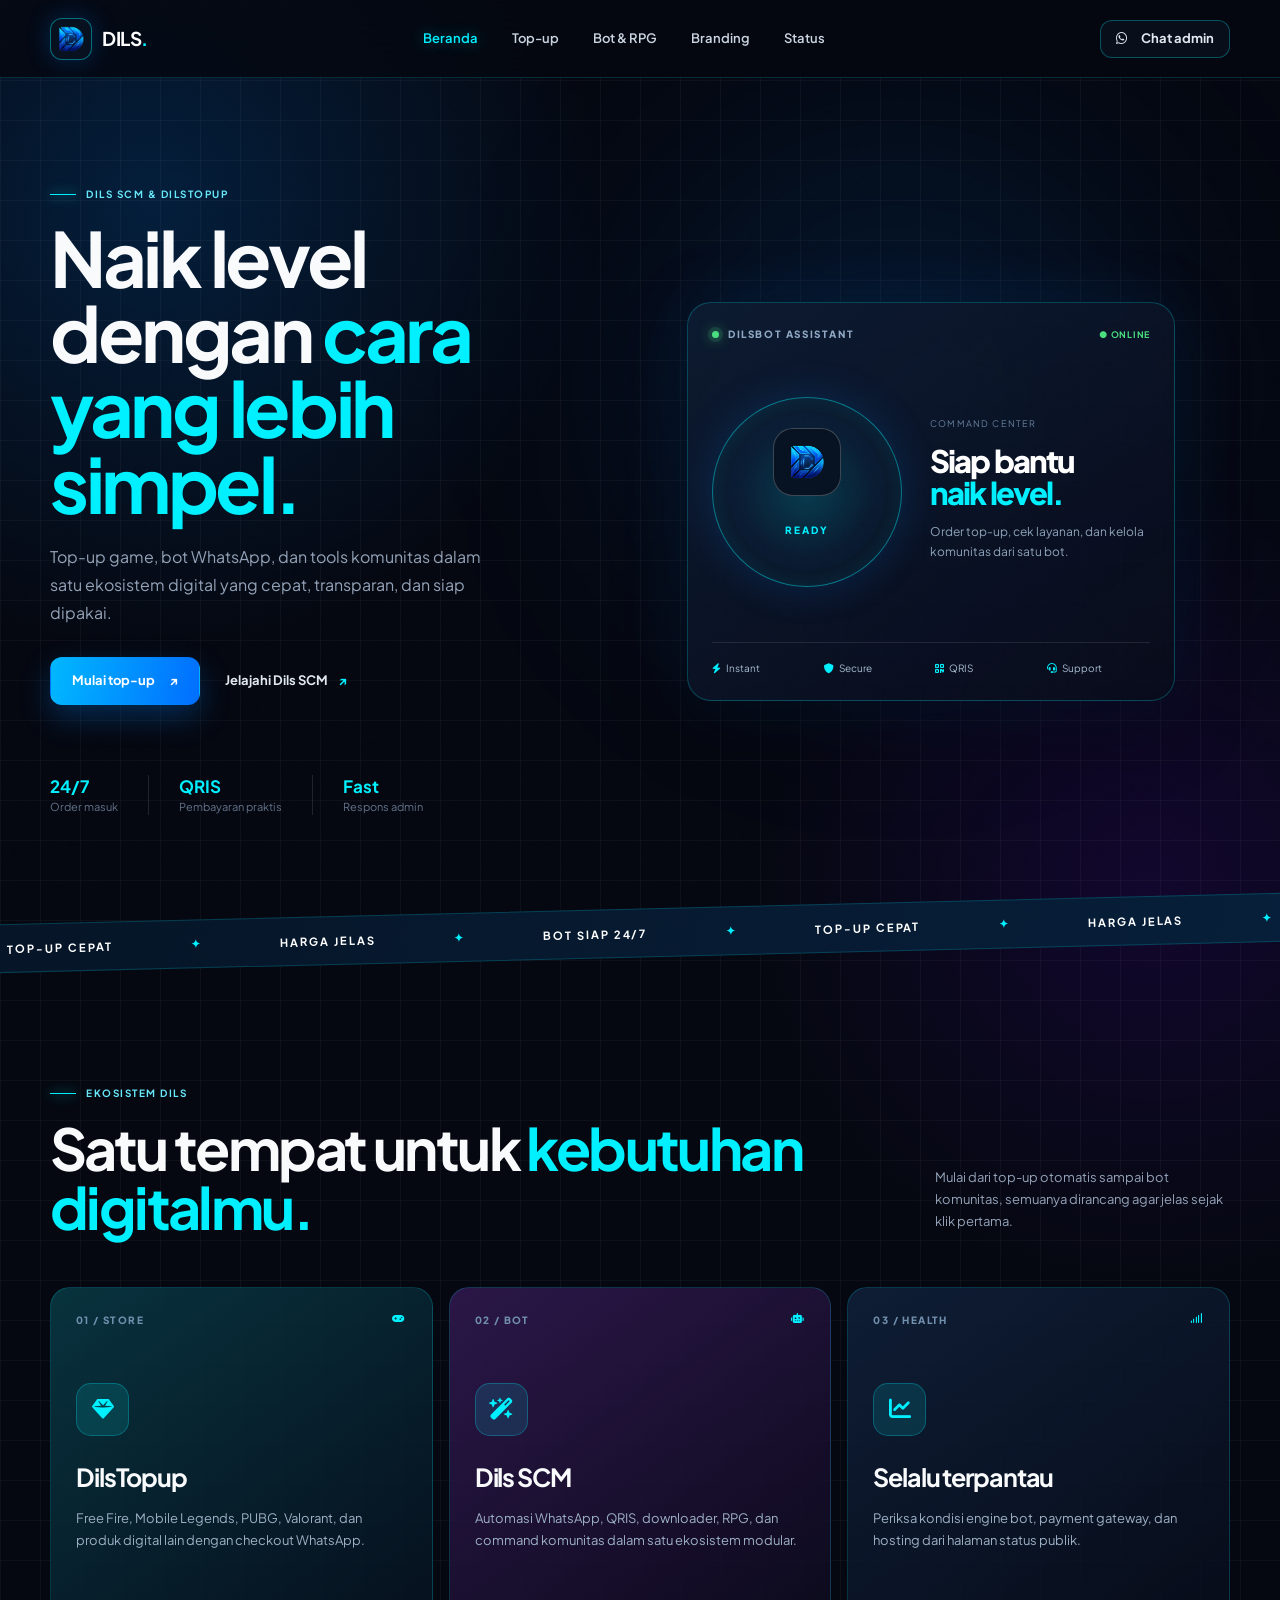
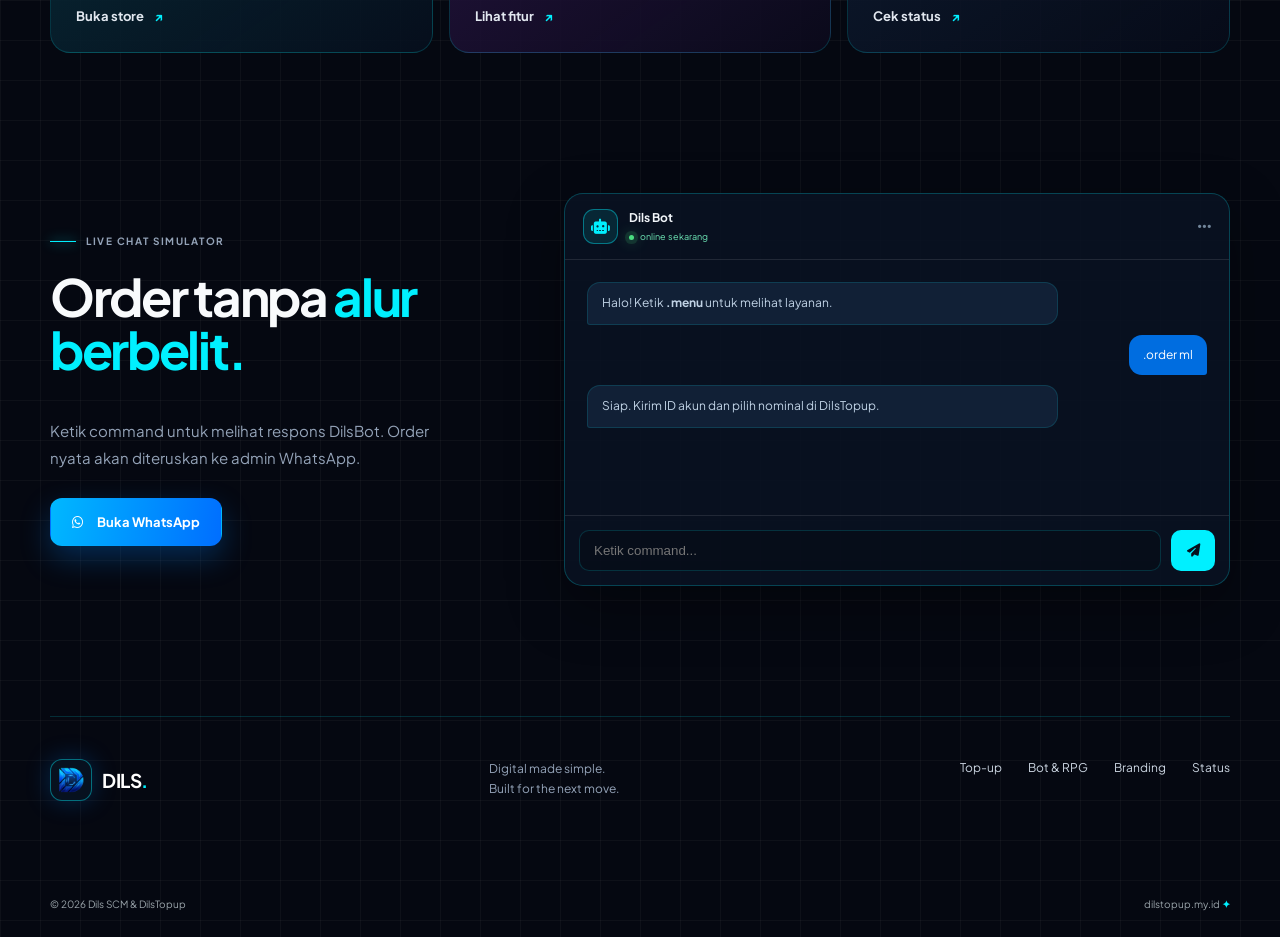
==== index.html @ e0fa803f "deploy Dils web pages" ====
<!doctype html>
<html lang="id">
<head>
  <meta charset="utf-8">
  <meta name="viewport" content="width=device-width, initial-scale=1">
  <meta name="description" content="Dils SCM dan DilsTopup: bot WhatsApp, top-up game otomatis, dan komunitas digital.">
  <meta name="theme-color" content="#050811">
  <title>Dils SCM & DilsTopup | Digital made simple</title>
  <link rel="icon" href="/dils-logo.png">
  <link rel="preconnect" href="https://fonts.googleapis.com">
  <link rel="preconnect" href="https://fonts.gstatic.com" crossorigin>
  <link href="https://fonts.googleapis.com/css2?family=Plus+Jakarta+Sans:wght@400;500;600;700;800&display=swap" rel="stylesheet">
  <link rel="stylesheet" href="https://cdnjs.cloudflare.com/ajax/libs/font-awesome/6.4.0/css/all.min.css">
  <link rel="stylesheet" href="styles.css">
</head>
<body>
  <div class="noise" aria-hidden="true"></div>
  <header class="site-header">
    <a class="brand" href="index.html" aria-label="Dils beranda"><img src="/dils-logo.png" alt="Logo Dils"><span>DILS<span class="brand-dot">.</span></span></a>
    <button class="menu-toggle" type="button" aria-label="Buka navigasi" aria-expanded="false"><i class="fa-solid fa-bars"></i></button>
    <nav class="main-nav" aria-label="Navigasi utama"><a href="index.html">Beranda</a><a href="store.html">Top-up</a><a href="bot.html">Bot & RPG</a><a href="branding.html">Branding</a><a href="status.html">Status</a></nav>
    <a class="button button-small button-outline" data-whatsapp href="https://wa.me/62895370022540"><i class="fa-brands fa-whatsapp"></i> Chat admin</a>
  </header>
  <main>
    <section class="hero section-shell">
      <div class="hero-copy reveal"><p class="eyebrow"><span class="eyebrow-line"></span>DILS SCM & DILSTOPUP</p><h1>Naik level dengan <em>cara yang lebih simpel.</em></h1><p class="hero-text">Top-up game, bot WhatsApp, dan tools komunitas dalam satu ekosistem digital yang cepat, transparan, dan siap dipakai.</p><div class="hero-actions"><a class="button button-primary" href="store.html">Mulai top-up <span>↗</span></a><a class="text-link" href="bot.html">Jelajahi Dils SCM <span>↗</span></a></div><div class="proof-row"><div><strong>24/7</strong><span>Order masuk</span></div><div><strong>QRIS</strong><span>Pembayaran praktis</span></div><div><strong>Fast</strong><span>Respons admin</span></div></div></div>
      <div class="hero-art reveal reveal-delay"><div class="hero-console"><div class="console-head"><span class="live-dot"></span>DILSBOT ASSISTANT <b>● ONLINE</b></div><div class="console-main"><div class="console-orb"><img src="/dils-logo.png" alt="DilsBot"><span>READY</span></div><div class="console-copy"><small>COMMAND CENTER</small><strong>Siap bantu<br><em>naik level.</em></strong><p>Order top-up, cek layanan, dan kelola komunitas dari satu bot.</p></div></div><div class="console-grid"><span><i class="fa-solid fa-bolt"></i>Instant</span><span><i class="fa-solid fa-shield"></i>Secure</span><span><i class="fa-solid fa-qrcode"></i>QRIS</span><span><i class="fa-solid fa-headset"></i>Support</span></div></div></div>
    </section>
    <section class="ticker" aria-label="Keunggulan Dils"><div class="ticker-track"><span>TOP-UP CEPAT</span><i>✦</i><span>HARGA JELAS</span><i>✦</i><span>BOT SIAP 24/7</span><i>✦</i><span>TOP-UP CEPAT</span><i>✦</i><span>HARGA JELAS</span><i>✦</i></div></section>
    <section class="section-shell section-block"><div class="section-heading reveal"><div><p class="eyebrow"><span class="eyebrow-line"></span>EKOSISTEM DILS</p><h2>Satu tempat untuk <em>kebutuhan digitalmu.</em></h2></div><p>Mulai dari top-up otomatis sampai bot komunitas, semuanya dirancang agar jelas sejak klik pertama.</p></div><div class="feature-grid"><article class="feature-card feature-cyan reveal"><div class="card-top"><span>01 / STORE</span><i class="fa-solid fa-gamepad"></i></div><i class="feature-icon fa-solid fa-gem"></i><h3>DilsTopup</h3><p>Free Fire, Mobile Legends, PUBG, Valorant, dan produk digital lain dengan checkout WhatsApp.</p><a class="card-link" href="store.html">Buka store <span>↗</span></a></article><article class="feature-card feature-purple reveal"><div class="card-top"><span>02 / BOT</span><i class="fa-solid fa-robot"></i></div><i class="feature-icon fa-solid fa-wand-magic-sparkles"></i><h3>Dils SCM</h3><p>Automasi WhatsApp, QRIS, downloader, RPG, dan command komunitas dalam satu ekosistem modular.</p><a class="card-link" href="bot.html">Lihat fitur <span>↗</span></a></article><article class="feature-card feature-blue reveal"><div class="card-top"><span>03 / HEALTH</span><i class="fa-solid fa-signal"></i></div><i class="feature-icon fa-solid fa-chart-line"></i><h3>Selalu terpantau</h3><p>Periksa kondisi engine bot, payment gateway, dan hosting dari halaman status publik.</p><a class="card-link" href="status.html">Cek status <span>↗</span></a></article></div></section>
    <section class="section-shell chat-section" data-chat><div class="chat-copy"><p class="eyebrow"><span class="eyebrow-line"></span>LIVE CHAT SIMULATOR</p><h2>Order tanpa <em>alur berbelit.</em></h2><p>Ketik command untuk melihat respons DilsBot. Order nyata akan diteruskan ke admin WhatsApp.</p><a class="button button-primary" data-whatsapp href="https://wa.me/62895370022540"><i class="fa-brands fa-whatsapp"></i> Buka WhatsApp</a></div><div class="chat-window"><div class="chat-head"><span class="avatar"><i class="fa-solid fa-robot"></i></span><div><b>Dils Bot</b><small><span class="live-dot"></span> online sekarang</small></div><i class="fa-solid fa-ellipsis"></i></div><div class="chat-messages"><div class="message bot">Halo! Ketik <strong>.menu</strong> untuk melihat layanan.</div><div class="message user">.order ml</div><div class="message bot">Siap. Kirim ID akun dan pilih nominal di DilsTopup.</div></div><form class="chat-form"><input aria-label="Pesan simulasi" placeholder="Ketik command..."><button aria-label="Kirim pesan"><i class="fa-solid fa-paper-plane"></i></button></form></div></section>
  </main>
  <footer class="site-footer"><div class="footer-top"><a class="brand" href="index.html"><img src="/dils-logo.png" alt="Logo Dils"><span>DILS<span class="brand-dot">.</span></span></a><p>Digital made simple.<br>Built for the next move.</p><div class="footer-links"><a href="store.html">Top-up</a><a href="bot.html">Bot & RPG</a><a href="branding.html">Branding</a><a href="status.html">Status</a></div></div><div class="footer-bottom"><span>© 2026 Dils SCM & DilsTopup</span><span>dilstopup.my.id <b>✦</b></span></div></footer>
  <div class="toast" role="status"></div><script src="app.js" defer></script>
</body>
</html>
---- styles.css ----
:root {
  --ink: #071426;
  --navy: #0b1d38;
  --blue: #147df5;
  --cyan: #44d8e8;
  --paper: #f3f6f4;
  --muted: #6c7681;
  --line: #d9e0e1;
  --orange: #ff8e48;
  --pink: #e26ca4;
  --display: "Space Grotesk", sans-serif;
  --body: "DM Sans", sans-serif;
}
* { box-sizing: border-box; }
html { scroll-behavior: smooth; }
body { margin: 0; color: var(--ink); background: var(--paper); font-family: var(--body); font-size: 15px; line-height: 1.5; overflow-x: hidden; }
body::before { position: fixed; inset: 0; pointer-events: none; content: ""; opacity: .25; background-image: linear-gradient(rgba(7,20,38,.035) 1px, transparent 1px), linear-gradient(90deg, rgba(7,20,38,.035) 1px, transparent 1px); background-size: 44px 44px; mask-image: linear-gradient(to bottom, black, transparent 85%); }
.noise { position: fixed; inset: 0; z-index: 10; pointer-events: none; opacity: .035; background-image: url("data:image/svg+xml,%3Csvg viewBox='0 0 180 180' xmlns='http://www.w3.org/2000/svg'%3E%3Cfilter id='n'%3E%3CfeTurbulence type='fractalNoise' baseFrequency='.8' numOctaves='3' stitchTiles='stitch'/%3E%3C/filter%3E%3Crect width='100%25' height='100%25' filter='url(%23n)' opacity='.25'/%3E%3C/svg%3E"); }
a { color: inherit; text-decoration: none; }
.section-shell, .site-header, .site-footer { width: min(1180px, calc(100% - 56px)); margin: 0 auto; }
.site-header { position: relative; z-index: 20; height: 90px; display: flex; align-items: center; justify-content: space-between; }
.brand { display: inline-flex; align-items: center; gap: 10px; font-family: var(--display); font-weight: 700; font-size: 19px; letter-spacing: .08em; }
.brand img { width: 34px; height: 34px; object-fit: contain; }
.brand-dot { color: var(--blue); }
.main-nav { display: flex; gap: 34px; margin-left: 110px; color: #5f6d7b; font-size: 13px; font-weight: 600; }
.main-nav a, .footer-links a { transition: color .2s ease; }
.main-nav a:hover, .footer-links a:hover { color: var(--blue); }
.button { display: inline-flex; align-items: center; justify-content: center; gap: 14px; min-height: 48px; padding: 0 21px; border: 1px solid transparent; font-weight: 700; font-size: 13px; transition: transform .2s ease, background .2s ease, color .2s ease; }
.button:hover { transform: translateY(-3px); }
.button-primary { color: white; background: var(--blue); box-shadow: 0 10px 22px rgba(20,125,245,.2); }
.button-outline { min-height: 38px; padding: 0 15px; color: var(--ink); border-color: #bec9ce; }
.button-dark { color: white; background: var(--ink); }
.menu-toggle { display: none; border: 0; background: transparent; padding: 8px; }
.menu-toggle span { display: block; width: 22px; height: 2px; margin: 5px; background: var(--ink); }
.hero { min-height: 620px; display: grid; grid-template-columns: .96fr 1.04fr; align-items: center; gap: 30px; padding: 56px 0 94px; }
.hero-copy { max-width: 555px; }
.eyebrow { display: flex; align-items: center; gap: 10px; margin: 0 0 20px; color: #78838c; font: 700 10px var(--display); letter-spacing: .15em; }
.eyebrow-line { display: inline-block; width: 26px; height: 1px; background: var(--blue); }
h1, h2, h3, p { margin-top: 0; }
h1, h2, h3 { font-family: var(--display); letter-spacing: -.04em; }
h1 { max-width: 600px; margin-bottom: 22px; font-size: clamp(46px, 6vw, 78px); line-height: .99; }
h1 em, h2 em { color: var(--blue); font-style: normal; }
.hero-text { max-width: 450px; margin-bottom: 30px; color: var(--muted); font-size: 16px; line-height: 1.75; }
.hero-actions { display: flex; align-items: center; gap: 25px; }
.text-link, .card-link { color: var(--ink); font-size: 13px; font-weight: 700; }
.text-link span, .card-link span { margin-left: 8px; color: var(--blue); }
.proof-row { display: flex; gap: 30px; margin-top: 70px; }
.proof-row div { display: flex; flex-direction: column; gap: 2px; padding-right: 30px; border-right: 1px solid var(--line); }
.proof-row div:last-child { padding-right: 0; border-right: 0; }
.proof-row strong { font: 700 17px var(--display); }.proof-row span { color: var(--muted); font-size: 11px; }
.hero-art { position: relative; min-height: 480px; display: grid; place-items: center; }
.hero-panel { position: relative; z-index: 2; width: 350px; padding: 19px 19px 23px; background: rgba(235,244,247,.88); border: 1px solid white; box-shadow: 25px 30px 70px rgba(16,67,107,.17); transform: rotate(3deg); }
.panel-top { display: flex; align-items: center; gap: 7px; margin-bottom: 17px; color: #73828d; font: 700 9px var(--display); letter-spacing: .13em; }.status-light { width: 7px; height: 7px; border-radius: 50%; background: #48d7a1; box-shadow: 0 0 0 4px rgba(72,215,161,.16); }.panel-code { margin-left: auto; font-size: 8px; opacity: .6; }
.phone-card { position: relative; width: 235px; min-height: 368px; margin: 0 auto; padding: 25px 19px 15px; color: white; overflow: hidden; background: linear-gradient(145deg, #102f56, #071526); border-radius: 26px; box-shadow: 0 22px 28px rgba(7,20,38,.3); }.phone-card::after { position: absolute; right: -80px; bottom: -80px; width: 200px; height: 200px; border: 1px solid rgba(68,216,232,.25); border-radius: 50%; content: ""; }.phone-notch { position: absolute; top: 8px; left: 50%; width: 66px; height: 13px; transform: translateX(-50%); border-radius: 20px; background: #020a14; }.phone-brand { display: flex; align-items: center; gap: 6px; margin-bottom: 31px; font: 600 10px var(--display); }.phone-brand img { width: 19px; height: 19px; }.phone-brand b { margin-left: auto; color: #6e8299; }.phone-greeting { margin-bottom: 18px; font: 600 21px var(--display); line-height: 1.1; }.mini-order { position: relative; z-index: 1; display: flex; align-items: center; gap: 10px; padding: 12px 0; border-bottom: 1px solid rgba(255,255,255,.12); }.mini-icon { display: grid; width: 27px; height: 27px; place-items: center; color: #f9c752; background: rgba(249,199,82,.17); border-radius: 8px; }.mini-icon.blue { color: var(--cyan); background: rgba(68,216,232,.15); }.mini-icon.orange { color: var(--orange); background: rgba(255,142,72,.15); }.mini-order div { display: flex; flex: 1; flex-direction: column; gap: 1px; }.mini-order small { color: #8ea0b0; font-size: 8px; }.mini-order strong { font-size: 10px; }.mini-order b { color: #7e93a5; }.phone-bottom { position: relative; z-index: 1; margin-top: 20px; color: var(--cyan); font-size: 9px; text-align: right; }.signal-card { position: absolute; right: 2px; bottom: -10px; z-index: 3; display: flex; align-items: center; gap: 10px; width: 210px; padding: 12px; color: var(--ink); background: white; box-shadow: 0 12px 32px rgba(7,20,38,.14); transform: rotate(-3deg); }.signal-icon { display: grid; width: 30px; height: 30px; place-items: center; color: white; background: var(--blue); border-radius: 50%; }.signal-card div { display: flex; flex: 1; flex-direction: column; line-height: 1.2; }.signal-card strong { font: 600 11px var(--display); }.signal-card small { color: #82909c; font-size: 9px; }.signal-check { color: #43c69d; font-weight: 700; }.orbit { position: absolute; border: 1px solid rgba(20,125,245,.18); border-radius: 50%; }.orbit-one { width: 500px; height: 500px; }.orbit-two { width: 380px; height: 380px; border-color: rgba(226,108,164,.15); transform: rotate(45deg); }.float-tag { position: absolute; z-index: 4; display: flex; align-items: center; gap: 8px; padding: 9px 13px; color: #51616d; background: rgba(255,255,255,.8); box-shadow: 0 8px 25px rgba(7,20,38,.08); font-size: 10px; font-weight: 700; }.float-tag span { color: var(--blue); font-size: 14px; }.tag-top { top: 65px; right: 24px; transform: rotate(8deg); }.tag-bottom { bottom: 38px; left: 12px; transform: rotate(-7deg); }.ticker { overflow: hidden; color: white; background: var(--ink); transform: rotate(-1.4deg) scale(1.02); }.ticker-track { display: flex; align-items: center; justify-content: space-around; gap: 38px; width: max-content; min-width: 100%; padding: 16px 0; font: 700 11px var(--display); letter-spacing: .16em; }.ticker i { color: var(--cyan); font-style: normal; }
.services, .catalog, .process, .about, .faq { padding-top: 150px; }.section-heading { display: flex; align-items: end; justify-content: space-between; gap: 40px; margin-bottom: 50px; }.section-heading h2, .process h2, .about h2 { margin-bottom: 0; font-size: clamp(38px, 4.5vw, 59px); line-height: 1.02; }.section-heading > p { max-width: 295px; margin-bottom: 5px; color: var(--muted); font-size: 13px; line-height: 1.7; }.service-grid { display: grid; grid-template-columns: repeat(3, 1fr); border-top: 1px solid var(--line); }.service-card { min-height: 345px; padding: 27px 27px 29px; border-right: 1px solid var(--line); }.service-card:first-child { border-left: 1px solid var(--line); }.service-card.featured { color: white; background: var(--ink); border-color: var(--ink); }.card-number { color: #9aa8b1; font: 700 10px var(--display); letter-spacing: .12em; }.featured .card-number { color: #6f8ca9; }.service-icon { display: grid; width: 43px; height: 43px; margin-top: 52px; margin-bottom: 25px; place-items: center; color: #f9c752; background: rgba(249,199,82,.15); border-radius: 50%; font-size: 20px; }.icon-cyan { color: var(--cyan); background: rgba(68,216,232,.14); }.icon-pink { color: var(--pink); background: rgba(226,108,164,.14); }.service-card h3 { margin-bottom: 12px; font-size: 25px; }.service-card p { max-width: 275px; min-height: 70px; color: var(--muted); font-size: 13px; line-height: 1.6; }.featured p { color: #a9b5c1; }.card-link { display: inline-block; margin-top: 23px; }.featured .card-link { color: white; }.catalog-layout { display: grid; grid-template-columns: 210px 1fr; gap: 42px; }.category-tabs { display: flex; flex-direction: column; gap: 3px; }.tab { padding: 15px 17px; color: #78858e; border: 0; background: transparent; font: 600 13px var(--body); text-align: left; cursor: pointer; }.tab.active { color: var(--ink); background: white; box-shadow: 0 4px 20px rgba(7,20,38,.05); }.product-list { border-top: 1px solid var(--line); }.product-row { display: flex; align-items: center; gap: 15px; padding: 19px 14px; border-bottom: 1px solid var(--line); transition: padding .2s ease, background .2s ease; }.product-row:hover { padding-left: 22px; background: rgba(255,255,255,.6); }.product-icon { display: grid; width: 40px; height: 40px; place-items: center; border-radius: 12px; font-size: 18px; }.tone-gold { color: #d69624; background: #fff2cc; }.tone-cyan, .tone-blue { color: #147dcc; background: #d9f4f6; }.tone-orange { color: #ed762b; background: #ffe5d5; }.tone-green { color: #24a47c; background: #d9f6ed; }.tone-pink { color: #d65391; background: #f9ddeb; }.product-info { display: flex; flex: 1; flex-direction: column; gap: 2px; }.product-info strong { font: 600 14px var(--display); }.product-info small { color: var(--muted); font-size: 11px; }.product-price { color: #5b6974; font-size: 12px; }.product-arrow { color: var(--blue); font-size: 18px; }.catalog-note { display: flex; align-items: center; gap: 10px; margin-top: 28px; padding: 16px 18px; color: #6e7c86; background: white; font-size: 11px; }.catalog-note > span:first-child { color: var(--blue); font-size: 15px; }.catalog-note a { margin-left: auto; color: var(--blue); font-weight: 700; white-space: nowrap; }.process { display: grid; grid-template-columns: .8fr 1.2fr; gap: 120px; padding-bottom: 150px; }.process-intro > p:not(.eyebrow) { max-width: 310px; margin: 25px 0 28px; color: var(--muted); font-size: 13px; line-height: 1.7; }.steps { padding-top: 16px; }.step { position: relative; display: grid; grid-template-columns: 55px 1fr; gap: 20px; min-height: 130px; padding-bottom: 35px; }.step b { color: var(--blue); font: 700 13px var(--display); }.step h3 { margin-bottom: 7px; font-size: 21px; }.step p { max-width: 390px; margin-bottom: 0; color: var(--muted); font-size: 13px; line-height: 1.6; }.step-line { position: absolute; top: 27px; left: 5px; width: 1px; height: 84px; background: var(--line); }.about { display: grid; grid-template-columns: .8fr 1.2fr; gap: 90px; padding: 90px 0; color: white; }.about::before { position: absolute; left: 0; right: 0; z-index: -1; height: 440px; content: ""; background: var(--ink); }.about-mark { display: flex; flex-direction: column; align-items: center; justify-content: center; border: 1px solid rgba(255,255,255,.12); }.about-mark img { width: 110px; height: 110px; }.about-mark span { margin-top: 25px; color: #708299; font: 700 10px var(--display); letter-spacing: .2em; }.about-copy .eyebrow { color: #7c94ae; }.about-copy h2 { margin-bottom: 24px; }.about-copy > p:not(.eyebrow) { max-width: 530px; color: #9daebe; font-size: 14px; line-height: 1.8; }.about-stats { display: flex; gap: 42px; margin-top: 35px; }.about-stats div { display: flex; flex-direction: column; gap: 3px; }.about-stats strong { color: var(--cyan); font: 700 17px var(--display); }.about-stats span { color: #8b9cad; font-size: 11px; }.faq { padding-bottom: 150px; }.faq-list { max-width: 790px; margin-left: auto; }.faq details { border-top: 1px solid var(--line); }.faq details:last-child { border-bottom: 1px solid var(--line); }.faq summary { display: flex; align-items: center; justify-content: space-between; padding: 22px 5px; font: 600 16px var(--display); cursor: pointer; list-style: none; }.faq summary::-webkit-details-marker { display: none; }.faq summary span { color: var(--blue); font: 400 24px var(--body); transition: transform .2s ease; }.faq details[open] summary span { transform: rotate(45deg); }.faq details p { max-width: 620px; margin: -5px 50px 23px 5px; color: var(--muted); font-size: 13px; line-height: 1.7; }.site-footer { padding: 42px 0 25px; border-top: 1px solid var(--line); }.footer-top { display: flex; align-items: flex-start; justify-content: space-between; }.footer-top > p { color: var(--muted); font-size: 12px; line-height: 1.7; }.footer-links { display: flex; gap: 26px; color: #61707a; font-size: 12px; }.footer-bottom { display: flex; justify-content: space-between; margin-top: 85px; color: #9aa4aa; font-size: 10px; }.footer-bottom b { color: var(--blue); }.reveal { opacity: 0; transform: translateY(22px); transition: opacity .7s ease, transform .7s ease; }.reveal.is-visible { opacity: 1; transform: translateY(0); }.reveal-delay { transition-delay: .16s; }
.scm-mode .hero { background: radial-gradient(circle at 80% 40%, rgba(226,108,164,.1), transparent 25%); }.scm-mode h1 em, .scm-mode h2 em { color: var(--pink); }.scm-mode .button-primary { background: var(--pink); box-shadow: 0 10px 22px rgba(226,108,164,.22); }.scm-mode .eyebrow-line, .scm-mode .product-arrow { background: var(--pink); }.scm-mode .ticker { background: #231c38; }.scm-mode .about { background: #231c38; }.scm-mode .about::before { background: #231c38; }
@media (max-width: 800px) { .section-shell, .site-header, .site-footer { width: min(100% - 34px, 600px); }.site-header { height: 76px; }.main-nav { position: absolute; top: 65px; right: 0; left: 0; display: none; flex-direction: column; gap: 0; padding: 10px; background: white; box-shadow: 0 15px 30px rgba(7,20,38,.12); }.main-nav.open { display: flex; }.main-nav a { padding: 12px; }.site-header > .button { display: none; }.menu-toggle { display: block; }.hero { display: block; min-height: auto; padding: 62px 0 80px; }.hero-art { min-height: 440px; margin-top: 30px; }.hero-panel { transform: rotate(2deg) scale(.9); }.hero-text { font-size: 14px; }.proof-row { gap: 13px; margin-top: 46px; }.proof-row div { padding-right: 13px; }.proof-row span { font-size: 9px; }.section-heading { display: block; }.section-heading > p { margin-top: 22px; }.services, .catalog, .process, .about, .faq { padding-top: 95px; }.service-grid { display: block; }.service-card, .service-card:first-child { min-height: 0; padding: 24px; border: 1px solid var(--line); border-bottom: 0; }.service-card:last-child { border-bottom: 1px solid var(--line); }.service-icon { margin-top: 34px; }.catalog-layout { display: block; }.category-tabs { flex-direction: row; margin-bottom: 25px; }.tab { flex: 1; text-align: center; }.product-row { gap: 10px; padding: 15px 7px; }.product-price { font-size: 10px; }.product-info strong { font-size: 12px; }.catalog-note { align-items: flex-start; flex-wrap: wrap; }.catalog-note a { width: 100%; margin-left: 25px; }.process { display: block; padding-bottom: 90px; }.steps { margin-top: 65px; }.about { display: block; padding: 55px 0; }.about::before { height: 680px; }.about-mark { min-height: 220px; margin-bottom: 54px; }.about-stats { gap: 18px; }.about-stats span { font-size: 9px; }.faq { padding-bottom: 100px; }.footer-top { display: grid; grid-template-columns: 1fr 1fr; gap: 27px; }.footer-links { grid-column: 1 / -1; flex-wrap: wrap; gap: 16px; }.footer-bottom { margin-top: 55px; }.footer-bottom span:last-child { display: none; } }
.portal-page { min-height: calc(100vh - 90px); padding: 64px 0 110px; }
.portal-hero { display: grid; grid-template-columns: 1.1fr .9fr; align-items: end; gap: 60px; padding-bottom: 64px; border-bottom: 1px solid var(--line); }
.portal-hero h1 { max-width: 760px; margin-bottom: 18px; }
.portal-hero > p { max-width: 480px; margin: 0; color: var(--muted); line-height: 1.8; }
.portal-grid { display: grid; grid-template-columns: repeat(3, 1fr); gap: 1px; margin-top: 64px; background: var(--line); }
.portal-card { min-height: 220px; padding: 28px; background: rgba(255,255,255,.7); }
.portal-card.dark { color: white; background: var(--ink); }
.portal-card h2, .portal-card h3 { margin: 0 0 12px; font-size: 24px; }
.portal-card p { margin: 0; color: var(--muted); font-size: 13px; line-height: 1.7; }
.dark p { color: #a9b5c1; }
.portal-icon { display: grid; width: 46px; height: 46px; margin-bottom: 30px; place-items: center; color: var(--blue); background: #e1f2f6; border-radius: 50%; font-size: 21px; }
.dark .portal-icon { color: var(--cyan); background: rgba(68,216,232,.14); }
.portal-list { margin-top: 64px; border-top: 1px solid var(--line); }
.portal-list-row { display: grid; grid-template-columns: 70px 1fr auto; align-items: center; gap: 20px; padding: 24px 0; border-bottom: 1px solid var(--line); }
.portal-list-row b { color: var(--blue); font: 700 12px var(--display); }
.portal-list-row h3 { margin: 0 0 5px; font-size: 19px; }
.portal-list-row p { margin: 0; color: var(--muted); font-size: 13px; }
.portal-status { display: inline-flex; align-items: center; gap: 8px; color: #19966f; font-size: 12px; font-weight: 700; }
.portal-status::before { width: 8px; height: 8px; content: ""; background: #43c69d; border-radius: 50%; box-shadow: 0 0 0 4px rgba(67,198,157,.14); }
.portal-actions { display: flex; flex-wrap: wrap; gap: 14px; margin-top: 30px; }
@media (max-width: 800px) { .portal-page { padding-top: 42px; }.portal-hero { display: block; }.portal-hero > p { margin-top: 24px; }.portal-grid { display: block; background: transparent; }.portal-card { margin-top: 1px; }.portal-list-row { grid-template-columns: 42px 1fr; gap: 12px; }.portal-list-row .portal-status { grid-column: 2; }.portal-list-row p { font-size: 12px; } }
@media (prefers-reduced-motion: reduce) { *, *::before, *::after { scroll-behavior: auto !important; transition-duration: .01ms !important; animation-duration: .01ms !important; } }

/* Shared dark portal theme */
:root { --ink: #f1f5f9; --navy: #07101f; --blue: #0085ff; --cyan: #00f0ff; --paper: #050811; --muted: #94a3b8; --line: rgba(0,240,255,.14); --orange: #ff9d4d; --pink: #a855f7; --display: "Plus Jakarta Sans", sans-serif; --body: "Plus Jakarta Sans", sans-serif; }
html { background: var(--paper); }
body { color: var(--ink); background-color: var(--paper); background-image: linear-gradient(rgba(255,255,255,.035) 1px, transparent 1px), linear-gradient(90deg, rgba(255,255,255,.035) 1px, transparent 1px), radial-gradient(circle at 12% 8%, rgba(0,133,255,.18), transparent 28rem), radial-gradient(circle at 90% 35%, rgba(112,0,255,.12), transparent 25rem); background-size: 40px 40px, 40px 40px, auto, auto; }
body::before { opacity: 0; }
a { color: inherit; }
.site-header { position: fixed; top: 0; right: 0; left: 0; z-index: 50; width: 100%; height: 78px; padding: 0 max(28px, calc((100% - 1180px) / 2)); background: rgba(5,8,17,.82); border-bottom: 1px solid rgba(0,240,255,.16); backdrop-filter: blur(20px); }
.brand { color: #fff; letter-spacing: -.02em; }
.brand img { width: 42px; height: 42px; padding: 3px; background: #07111f; border: 1px solid rgba(0,240,255,.42); border-radius: 12px; box-shadow: 0 0 24px rgba(0,133,255,.25); }
.brand-dot { color: var(--cyan); }
.main-nav { margin-left: 0; color: #cbd5e1; }
.main-nav a { padding: 8px 0; }
.main-nav a:hover { color: var(--cyan); }
.main-nav a.nav-active { color: var(--cyan); text-shadow: 0 0 16px rgba(0,240,255,.45); }
.button { border-radius: 12px; }
.button-primary { color: #fff; background: linear-gradient(100deg, #00b8ff, #006eff); box-shadow: 0 12px 30px rgba(0,133,255,.28); }
.button-primary:hover { background: linear-gradient(100deg, #2bdfff, #1682ff); }
.button-outline { color: #e2e8f0; background: rgba(13,19,34,.65); border-color: rgba(0,240,255,.3); }
.button-outline:hover { color: #fff; border-color: var(--cyan); background: rgba(0,240,255,.1); }
.button-dark { color: #fff; background: #0d1322; border: 1px solid rgba(0,240,255,.24); }
.menu-toggle span { background: var(--cyan); }
main { padding-top: 78px; }
.hero { position: relative; min-height: 700px; padding-top: 110px; }
.hero::before { position: absolute; top: 4rem; right: 8%; width: 30rem; height: 30rem; content: ""; background: rgba(0,133,255,.12); border-radius: 50%; filter: blur(120px); pointer-events: none; }
.eyebrow { color: #67e8f9; }
.eyebrow-line { background: var(--cyan); box-shadow: 0 0 12px var(--cyan); }
h1, h2, h3 { color: #f8fafc; letter-spacing: -.045em; }
h1 { font-size: clamp(44px, 6vw, 76px); }
h1 em, h2 em { color: var(--cyan); }
.hero-text, .section-heading > p, .service-card p, .process-intro > p:not(.eyebrow), .step p, .about-copy > p:not(.eyebrow), .faq details p { color: #94a3b8; }
.proof-row div { border-color: rgba(148,163,184,.18); }
.proof-row strong { color: var(--cyan); }
.proof-row span { color: #64748b; }
.hero-panel, .glass-card, .portal-card, .catalog-note, .signal-card { background: linear-gradient(135deg, rgba(13,19,34,.92), rgba(20,30,55,.62)); border-color: rgba(0,240,255,.2); box-shadow: 0 20px 50px rgba(0,0,0,.36); backdrop-filter: blur(16px); }
.hero-panel { border-radius: 24px; }
.panel-top { color: #94a3b8; }
.phone-card { background: linear-gradient(145deg, #0c2b50, #050c19); }
.signal-card { color: #e2e8f0; }
.signal-card small { color: #94a3b8; }
.float-tag { color: #cbd5e1; background: rgba(13,19,34,.9); border: 1px solid rgba(0,240,255,.2); }
.ticker { color: #fff; background: linear-gradient(100deg, #061527, #071f3a); border-block: 1px solid rgba(0,240,255,.18); }
.ticker i { color: var(--cyan); }
.services, .catalog, .process, .about, .faq { padding-top: 120px; }
.service-grid { gap: 16px; border: 0; background: transparent; }
.service-card, .service-card:first-child { min-height: 330px; border: 1px solid rgba(0,240,255,.15); border-radius: 22px; background: rgba(13,19,34,.72); }
.service-card.featured { background: linear-gradient(145deg, #0d2945, #07111f); border-color: rgba(0,240,255,.3); }
.service-card h3 { color: #fff; }
.service-icon, .portal-icon { background: rgba(0,240,255,.12); border: 1px solid rgba(0,240,255,.2); }
.icon-pink { color: #c084fc; background: rgba(168,85,247,.14); }
.card-link, .text-link { color: #e2e8f0; }
.card-link span, .text-link span { color: var(--cyan); }
.catalog-layout { gap: 25px; }
.category-tabs { padding: 8px; border: 1px solid rgba(0,240,255,.15); border-radius: 16px; background: rgba(13,19,34,.75); }
.tab { color: #94a3b8; border-radius: 10px; }
.tab.active { color: #fff; background: rgba(0,133,255,.25); box-shadow: inset 0 0 0 1px rgba(0,240,255,.22); }
.product-list { border-color: rgba(0,240,255,.15); }
.product-row { color: #e2e8f0; border-color: rgba(148,163,184,.14); }
.product-row:hover { background: rgba(0,133,255,.1); }
.product-info small, .product-price { color: #94a3b8; }
.catalog-note { color: #94a3b8; }
.process { border-top: 1px solid rgba(0,240,255,.1); }
.step-line { background: rgba(0,240,255,.2); }
.step b { color: var(--cyan); }
.about { position: relative; background: linear-gradient(120deg, rgba(7,21,38,.98), rgba(12,8,30,.96)); border: 1px solid rgba(0,240,255,.16); border-radius: 28px; overflow: hidden; }
.about::before { display: none; }
.about-mark { border-color: rgba(0,240,255,.2); background: rgba(5,8,17,.3); border-radius: 20px; }
.about-mark span, .about-stats span { color: #94a3b8; }
.about-copy > p:not(.eyebrow) { color: #cbd5e1; }
.about-stats strong { color: var(--cyan); }
.faq details, .faq details:last-child { border-color: rgba(0,240,255,.16); }
.faq summary { color: #f8fafc; }
.faq summary span { color: var(--cyan); }
.site-footer { color: #94a3b8; border-color: rgba(0,240,255,.16); }
.footer-links { color: #cbd5e1; }
.footer-bottom b { color: var(--cyan); }
.portal-page { padding-top: 70px; }
.portal-hero { border-color: rgba(0,240,255,.16); }
.portal-card { border-radius: 22px; }
.portal-card.dark { background: linear-gradient(145deg, #0d2945, #07111f); }
.portal-card p, .portal-list-row p { color: #94a3b8; }
.portal-list { border-color: rgba(0,240,255,.16); }
.portal-list-row { border-color: rgba(148,163,184,.14); }
.portal-list-row b { color: var(--cyan); }
.portal-status { color: #5eead4; }
.scm-mode { --blue: #a855f7; --cyan: #f0abfc; }
.scm-mode .portal-card.dark { background: linear-gradient(145deg, #321c4e, #100d20); }
@media (max-width: 800px) { .site-header { height: 70px; padding: 0 17px; }.site-header > .button { display: none; } main { padding-top: 70px; }.hero { padding-top: 65px; }.hero::before { width: 18rem; height: 18rem; }.portal-page { padding-top: 42px; }.about { border-radius: 20px; }.main-nav { top: 70px; padding: 12px; background: rgba(5,8,17,.97); border: 1px solid rgba(0,240,255,.18); }.main-nav a { color: #cbd5e1; }.main-nav a:hover { color: var(--cyan); } }

/* Dils SCM multi-page components */
.hero-console { position: relative; padding: 24px; border: 1px solid rgba(0,240,255,.24); border-radius: 24px; background: linear-gradient(145deg, rgba(13,28,50,.96), rgba(9,12,27,.86)); box-shadow: 0 24px 70px rgba(0,0,0,.35), 0 0 70px rgba(0,133,255,.12); overflow: hidden; }
.hero-console::before { position: absolute; inset: 0; content: ""; background: linear-gradient(120deg, transparent 35%, rgba(0,240,255,.08), transparent 65%); transform: translateX(-100%); animation: scan 7s infinite; }
.console-head, .console-grid, .console-main { position: relative; z-index: 1; }
.console-head { display: flex; gap: 9px; align-items: center; color: #8fa8c4; font-size: 10px; letter-spacing: .16em; font-weight: 800; }
.console-head b { margin-left: auto; color: #4ade80; font-size: 9px; letter-spacing: .08em; }
.live-dot, .status-pill i, .availability i { display: inline-block; width: 7px; height: 7px; border-radius: 50%; background: #4ade80; box-shadow: 0 0 0 4px rgba(74,222,128,.13), 0 0 14px #4ade80; }
.console-main { display: flex; align-items: center; gap: 28px; min-height: 300px; }
.console-orb { display: grid; width: 190px; height: 190px; flex: 0 0 190px; place-items: center; border: 1px solid rgba(0,240,255,.46); border-radius: 50%; background: radial-gradient(circle, rgba(0,240,255,.18), rgba(0,133,255,.03) 58%, transparent 60%); box-shadow: inset 0 0 35px rgba(0,240,255,.12), 0 0 40px rgba(0,133,255,.18); animation: float 5s ease-in-out infinite; }
.console-orb img { width: 68px; height: 68px; padding: 10px; border: 1px solid rgba(255,255,255,.22); border-radius: 20px; background: #071322; }.console-orb span { margin-top: -52px; color: var(--cyan); font-size: 10px; letter-spacing: .2em; font-weight: 800; }
.console-copy { max-width: 220px; }.console-copy small { color: #67829f; font-size: 9px; letter-spacing: .13em; }.console-copy strong { display: block; margin: 12px 0; color: white; font: 800 31px/1.05 var(--display); letter-spacing: -.06em; }.console-copy em { color: var(--cyan); font-style: normal; }.console-copy p { color: #8ea3ba; font-size: 12px; line-height: 1.7; }
.console-grid { display: grid; grid-template-columns: repeat(4,1fr); gap: 8px; padding-top: 18px; border-top: 1px solid rgba(255,255,255,.1); }.console-grid span { color: #a8bdd2; font-size: 10px; }.console-grid i { margin-right: 5px; color: var(--cyan); }
.section-block { padding-top: 130px; }.feature-grid { display: grid; grid-template-columns: repeat(3,1fr); gap: 16px; }.feature-card { display: block; min-height: 325px; padding: 25px; border: 1px solid rgba(0,240,255,.17); border-radius: 20px; color: white; background: linear-gradient(145deg, rgba(15,31,55,.95), rgba(8,12,26,.8)); transition: transform .25s ease, border-color .25s ease, box-shadow .25s ease; }.feature-card:hover { transform: translateY(-8px); border-color: rgba(0,240,255,.55); box-shadow: 0 20px 45px rgba(0,0,0,.3), 0 0 30px rgba(0,133,255,.13); }.feature-purple { background: linear-gradient(145deg, rgba(45,24,75,.95), rgba(12,10,28,.86)); }.feature-cyan { background: linear-gradient(145deg, rgba(8,53,64,.95), rgba(7,15,30,.86)); }.card-top { display: flex; justify-content: space-between; color: #7190ae; font-size: 10px; letter-spacing: .14em; font-weight: 800; }.card-top i { color: var(--cyan); }.feature-icon { display: grid; width: 53px; height: 53px; margin: 55px 0 23px; place-items: center; color: var(--cyan); border: 1px solid rgba(0,240,255,.26); border-radius: 15px; background: rgba(0,240,255,.12); font-size: 22px; }.feature-card h3 { margin-bottom: 12px; font-size: 25px; }.feature-card p { min-height: 63px; color: #9db0c5; font-size: 13px; line-height: 1.65; }.feature-card > b { color: #e7f5ff; font-size: 12px; }.feature-card > b i { margin-left: 8px; color: var(--cyan); }
.chat-section { display: grid; grid-template-columns: .8fr 1.2fr; gap: 70px; align-items: center; padding-top: 140px; padding-bottom: 130px; }.chat-copy h2 { font-size: clamp(38px,4vw,58px); line-height: 1.02; }.chat-copy > p { max-width: 390px; color: #94a3b8; line-height: 1.8; }.chat-copy .button { margin-top: 12px; }.chat-window { overflow: hidden; border: 1px solid rgba(0,240,255,.23); border-radius: 19px; background: rgba(9,18,34,.9); box-shadow: 0 20px 55px rgba(0,0,0,.34); }.chat-head { display: flex; align-items: center; gap: 11px; padding: 15px 18px; border-bottom: 1px solid rgba(255,255,255,.1); }.avatar { display: grid; width: 35px; height: 35px; place-items: center; color: var(--cyan); border: 1px solid rgba(0,240,255,.4); border-radius: 11px; background: rgba(0,240,255,.1); }.chat-head div { display: flex; flex-direction: column; gap: 3px; }.chat-head b { font-size: 12px; }.chat-head small { color: #6ee7b7; font-size: 9px; }.chat-head small .live-dot { width: 5px; height: 5px; margin-right: 4px; }.chat-head > i { margin-left: auto; color: #71859a; }.chat-messages { display: flex; min-height: 255px; flex-direction: column; gap: 10px; padding: 22px; }.message { max-width: 76%; padding: 11px 14px; border-radius: 13px; font-size: 12px; line-height: 1.55; }.message.bot { border: 1px solid rgba(0,240,255,.14); border-bottom-left-radius: 3px; color: #c0d2e5; background: rgba(20,37,61,.8); }.message.user { align-self: flex-end; border-bottom-right-radius: 3px; color: white; background: #006de0; }.chat-form { display: flex; gap: 10px; padding: 14px; border-top: 1px solid rgba(255,255,255,.1); }.chat-form input { min-width: 0; flex: 1; padding: 12px 14px; color: white; border: 1px solid rgba(0,240,255,.16); border-radius: 10px; outline: 0; background: rgba(0,0,0,.18); }.chat-form button { width: 44px; color: #06101e; border: 0; border-radius: 10px; background: var(--cyan); cursor: pointer; }
.portal-page { padding-top: 105px; padding-bottom: 120px; }.portal-hero { display: grid; grid-template-columns: 1.1fr .9fr; gap: 70px; align-items: end; padding-bottom: 65px; border-bottom: 1px solid rgba(0,240,255,.16); }.portal-hero h1 { max-width: 720px; margin: 0; }.portal-hero > p { max-width: 430px; margin: 0; color: #94a3b8; line-height: 1.85; }.portal-features { margin-top: 65px; }.rpg-layout { display: grid; grid-template-columns: .75fr 1.25fr; gap: 80px; align-items: center; }.rpg-layout h2 { font-size: 50px; }.rpg-layout .lead { max-width: 380px; color: #94a3b8; line-height: 1.8; }.leaderboard { overflow: hidden; border: 1px solid rgba(0,240,255,.18); border-radius: 17px; background: rgba(12,21,39,.72); }.leader-head, .leader-row { display: grid; grid-template-columns: 60px 1fr 90px 70px; align-items: center; gap: 14px; padding: 17px 21px; }.leader-head { color: #66829e; border-bottom: 1px solid rgba(255,255,255,.1); font-size: 9px; letter-spacing: .12em; }.leader-row { border-bottom: 1px solid rgba(255,255,255,.07); color: #b8c9db; font-size: 12px; }.leader-row:last-child { border: 0; }.leader-row b { color: var(--cyan); }.leader-row strong { color: white; }.leader-row em { color: #89a0b9; font-style: normal; text-align: right; }.rank-avatar { display: inline-grid; width: 27px; height: 27px; margin-right: 7px; place-items: center; border-radius: 50%; background: rgba(0,240,255,.12); }
.brand-gallery { display: grid; grid-template-columns: repeat(2,1fr); gap: 16px; margin-top: 65px; }.brand-tile { overflow: hidden; border: 1px solid rgba(0,240,255,.17); border-radius: 20px; background: #0c1527; }.tile-art { display: grid; min-height: 225px; place-items: center; border-bottom: 1px solid rgba(255,255,255,.1); }.tile-art + div { display: flex; flex-direction: column; gap: 5px; padding: 18px 21px; }.tile-art + div b { color: white; font-size: 13px; }.tile-art + div span { color: #8298af; font-size: 11px; }.logo-art { background: radial-gradient(circle, rgba(0,133,255,.3), transparent 55%), #07101f; }.logo-art > span { color: white; font: 800 52px var(--display); letter-spacing: -.08em; }.logo-art > span span { color: var(--cyan); }.logo-art small { margin-top: -65px; color: var(--cyan); font-size: 9px; letter-spacing: .3em; }.emblem-art { background: radial-gradient(circle, rgba(168,85,247,.35), transparent 50%), #140e26; }.emblem-art span { display: grid; width: 110px; height: 110px; place-items: center; color: white; border: 1px solid #d8b4fe; border-radius: 28px; font-size: 22px; font-weight: 800; transform: rotate(-8deg); }.emblem-art i { margin: -35px 0 0 92px; color: #f0abfc; }.store-art { background: radial-gradient(circle, rgba(0,133,255,.5), transparent 55%), #06182d; }.store-art i, .bot-art i { color: var(--cyan); font-size: 58px; }.store-art span, .bot-art span { margin-top: -48px; color: white; font-size: 12px; letter-spacing: .22em; font-weight: 800; }.bot-art { background: radial-gradient(circle, rgba(0,240,255,.28), transparent 55%), #071f2b; }
.palette { display: grid; grid-template-columns: .75fr 1.25fr; gap: 60px; align-items: center; }.palette h2 { font-size: 42px; }.swatches { display: grid; grid-template-columns: repeat(4,1fr); gap: 14px; }.swatches div { display: flex; flex-direction: column; gap: 6px; color: #dce9f6; font-size: 11px; }.swatches i { display: block; height: 100px; border: 1px solid rgba(255,255,255,.16); border-radius: 12px; }.swatches small { color: #71859a; }
.store-toolbar { display: flex; align-items: center; justify-content: space-between; margin: 55px 0 22px; }.store-tabs { display: flex; gap: 4px; padding: 5px; border: 1px solid rgba(0,240,255,.16); border-radius: 12px; background: rgba(13,19,34,.7); }.store-tab { padding: 10px 18px; color: #8298af; border: 0; border-radius: 8px; background: transparent; cursor: pointer; }.store-tab.active { color: white; background: rgba(0,133,255,.28); }.secure-note { color: #70e1ae; font-size: 11px; }.secure-note i { margin-right: 6px; }.store-grid { display: grid; grid-template-columns: repeat(2,1fr); gap: 16px; }.store-card { padding: 22px; border: 1px solid rgba(0,240,255,.15); border-radius: 18px; background: linear-gradient(145deg, rgba(13,26,48,.9), rgba(8,13,27,.82)); }.store-card:hover { border-color: rgba(0,240,255,.55); }.store-card-top, .store-card-bottom { display: flex; align-items: center; justify-content: space-between; gap: 12px; }.game-icon { display: grid; width: 50px; height: 50px; place-items: center; border-radius: 14px; font-size: 20px; }.game-icon.orange { color: #ffb56a; background: rgba(255,157,77,.15); }.game-icon.blue { color: #70c6ff; background: rgba(0,133,255,.16); }.game-icon.gold { color: #ffdb74; background: rgba(255,199,82,.14); }.game-icon.pink { color: #ff9eb8; background: rgba(236,72,153,.15); }.availability { color: #76e1ac; font-size: 10px; }.availability i { width: 5px; height: 5px; margin-right: 5px; box-shadow: none; }.store-card h3 { margin: 24px 0 5px; font-size: 21px; }.store-card p { margin-bottom: 24px; color: #8196ac; font-size: 12px; }.store-card-bottom strong { color: var(--cyan); font-size: 13px; }.button-order { min-height: 38px; padding: 0 13px; font-size: 11px; }
.modal-backdrop { position: fixed; inset: 0; z-index: 100; display: none; place-items: center; padding: 20px; background: rgba(0,3,10,.75); backdrop-filter: blur(12px); }.modal-backdrop.open { display: grid; }.order-modal { position: relative; width: min(100%, 440px); padding: 30px; border: 1px solid rgba(0,240,255,.28); border-radius: 20px; background: #0b1629; box-shadow: 0 30px 90px rgba(0,0,0,.55); }.modal-close { position: absolute; top: 17px; right: 17px; width: 32px; height: 32px; color: #9fb2c6; border: 1px solid rgba(255,255,255,.12); border-radius: 8px; background: transparent; cursor: pointer; }.order-modal h2 { margin: 15px 0 8px; font-size: 32px; }.order-modal h2 em { color: var(--cyan); font-style: normal; }.modal-subtitle { color: #8fa4ba; font-size: 12px; }.order-form { display: grid; gap: 15px; margin-top: 24px; }.order-form label { display: grid; gap: 7px; color: #b9cade; font-size: 11px; font-weight: 700; }.order-form input, .order-form select { width: 100%; padding: 13px; color: white; border: 1px solid rgba(0,240,255,.17); border-radius: 9px; outline: 0; background: #071120; }.order-form button { margin-top: 6px; }
.status-summary { display: flex; justify-content: space-between; align-items: center; margin: 55px 0 18px; padding: 22px 25px; border: 1px solid rgba(74,222,128,.24); border-radius: 16px; background: rgba(20,65,48,.23); }.status-summary > div { display: flex; align-items: center; gap: 13px; }.status-big-dot { width: 13px; height: 13px; border-radius: 50%; background: #4ade80; box-shadow: 0 0 0 7px rgba(74,222,128,.12), 0 0 22px #4ade80; }.status-summary b { display: block; color: #b9fbcf; font-size: 15px; }.status-summary small { display: block; margin-top: 4px; color: #78a990; font-size: 10px; }.status-summary > strong { color: #80efad; font-size: 20px; text-align: right; }.status-list { border-top: 1px solid rgba(0,240,255,.15); }.status-row { display: grid; grid-template-columns: 50px 1fr auto; gap: 16px; align-items: center; padding: 22px 4px; border-bottom: 1px solid rgba(148,163,184,.13); }.status-icon { display: grid; width: 43px; height: 43px; place-items: center; color: #70e1ae; border-radius: 12px; background: rgba(74,222,128,.12); }.status-icon.cyan { color: var(--cyan); background: rgba(0,240,255,.1); }.status-icon.blue { color: #69b8ff; background: rgba(0,133,255,.13); }.status-row h3 { margin: 0 0 5px; font-size: 15px; }.status-row p { margin: 0; color: #8298af; font-size: 11px; }.status-pill { color: #76e1ac; font-size: 11px; font-weight: 700; }.status-pill i { width: 6px; height: 6px; margin-right: 6px; box-shadow: none; }.status-grid { display: grid; grid-template-columns: repeat(2,1fr); gap: 16px; margin-top: 50px; }.status-card { min-height: 210px; padding: 25px; border: 1px solid rgba(0,240,255,.16); border-radius: 18px; background: rgba(12,22,40,.74); }.status-card.accent { background: linear-gradient(135deg, rgba(0,77,105,.5), rgba(13,20,41,.84)); }.status-card > strong { display: block; margin: 18px 0 10px; color: white; font: 800 39px var(--display); }.status-card > strong small { color: var(--cyan); font-size: 15px; }.status-card p { color: #90a5ba; font-size: 12px; line-height: 1.7; }.pulse-bars { display: flex; align-items: end; gap: 4px; height: 30px; }.pulse-bars i { width: 9px; height: 13px; border-radius: 3px; background: var(--cyan); opacity: .7; }.pulse-bars i:nth-child(2n) { height: 22px; }.pulse-bars i:nth-child(3n) { height: 17px; }.pulse-bars i:nth-child(5n) { height: 28px; }.status-card .text-link { display: inline-block; margin-top: 8px; color: white; }
.toast { position: fixed; right: 24px; bottom: 24px; z-index: 120; max-width: min(360px, calc(100% - 48px)); padding: 13px 17px; color: #06111f; border-radius: 10px; background: var(--cyan); box-shadow: 0 12px 30px rgba(0,0,0,.35); font-size: 12px; font-weight: 700; opacity: 0; transform: translateY(15px); pointer-events: none; transition: opacity .25s ease, transform .25s ease; }.toast.show { opacity: 1; transform: translateY(0); }
@keyframes scan { 55%,100% { transform: translateX(100%); } } @keyframes float { 50% { transform: translateY(-8px); } }
@media (max-width: 800px) { .hero-console { margin-top: 40px; }.console-main { min-height: 250px; gap: 15px; }.console-orb { width: 135px; height: 135px; flex-basis: 135px; }.console-orb img { width: 52px; height: 52px; }.console-copy strong { font-size: 24px; }.console-grid { grid-template-columns: repeat(2,1fr); row-gap: 13px; }.feature-grid, .store-grid, .status-grid, .brand-gallery, .rpg-layout, .palette, .chat-section { grid-template-columns: 1fr; }.section-block, .chat-section { padding-top: 90px; }.portal-hero { display: block; }.portal-hero > p { margin-top: 23px; }.portal-page { padding-top: 48px; }.store-toolbar { align-items: flex-start; flex-direction: column; gap: 17px; }.store-tabs { width: 100%; }.store-tab { flex: 1; }.store-card-bottom { align-items: flex-start; flex-direction: column; }.store-card-bottom .button { width: 100%; }.rpg-layout h2 { font-size: 40px; }.leader-head, .leader-row { grid-template-columns: 38px 1fr 58px 52px; gap: 8px; padding-inline: 13px; }.leader-row { font-size: 10px; }.brand-gallery { margin-top: 40px; }.swatches { grid-template-columns: repeat(2,1fr); }.swatches i { height: 70px; }.status-row { grid-template-columns: 42px 1fr; }.status-pill { grid-column: 2; }.chat-section { gap: 35px; }.chat-copy h2 { font-size: 42px; } }
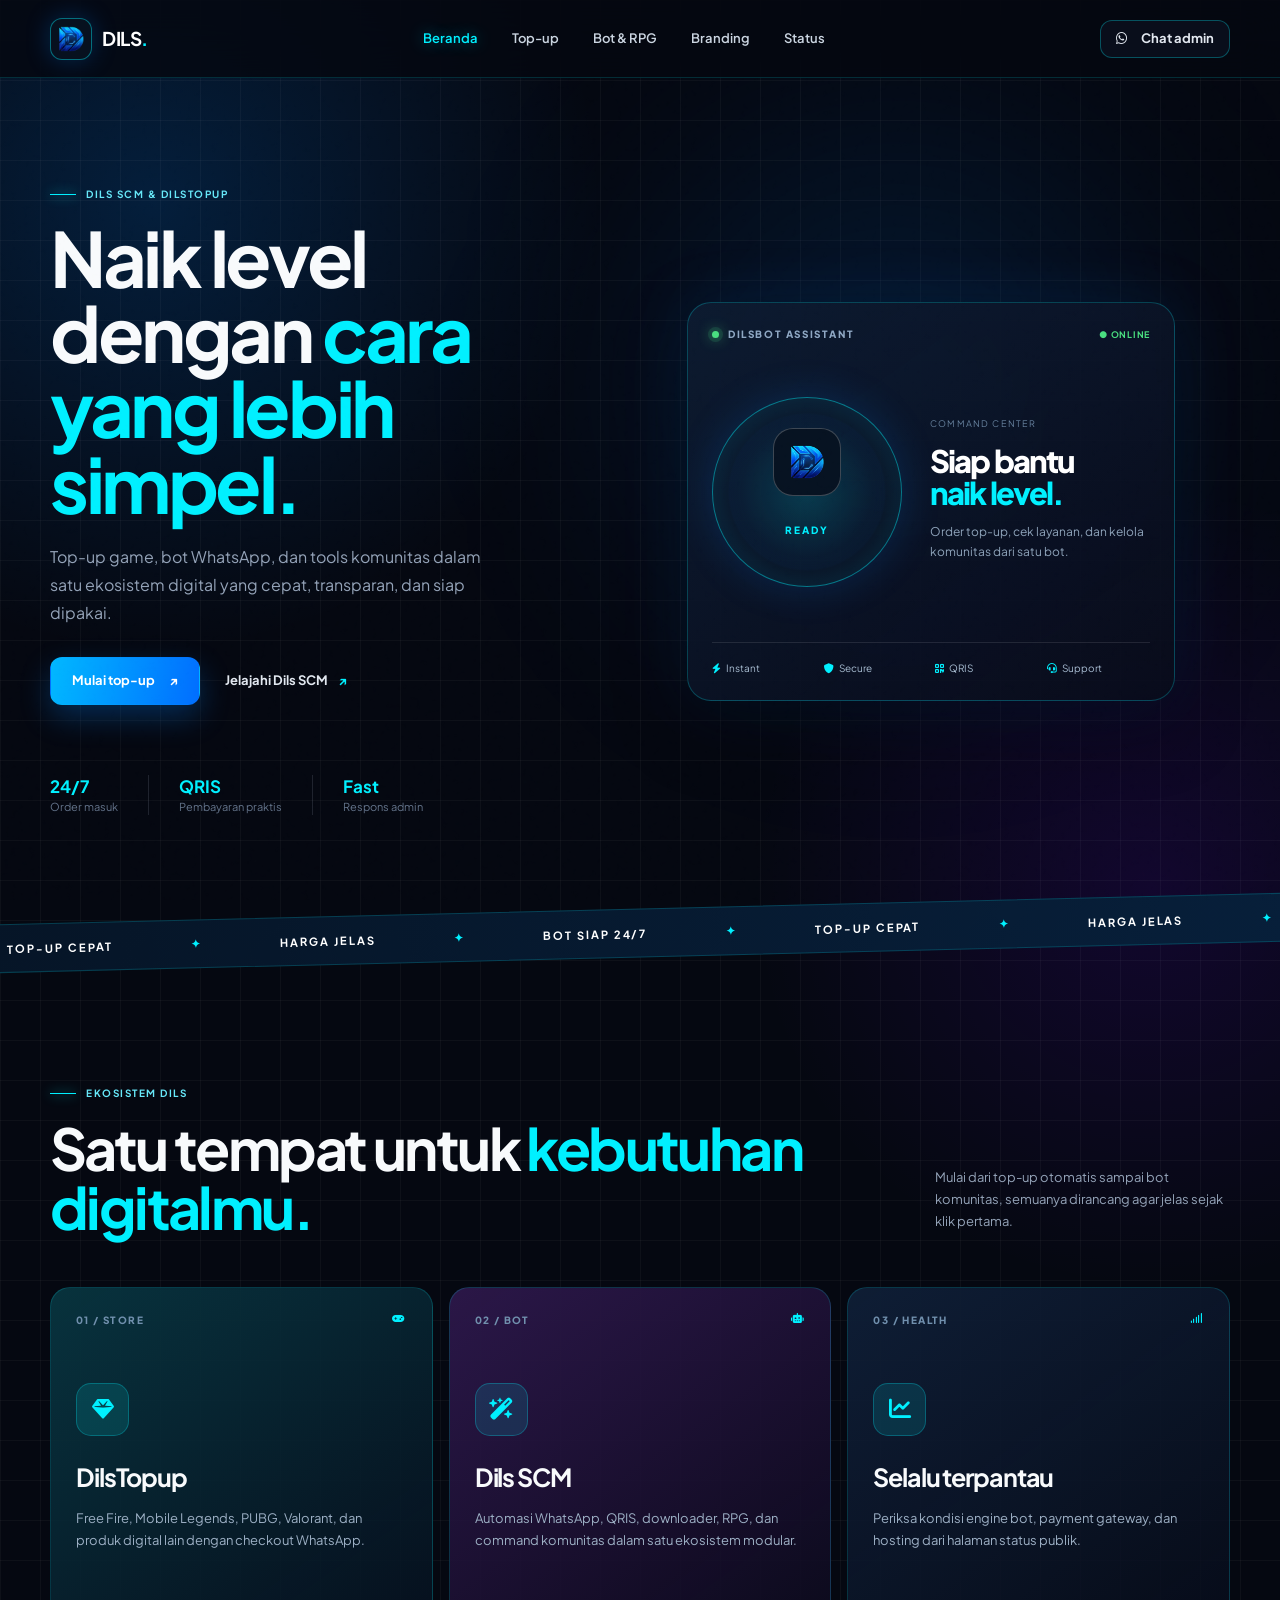
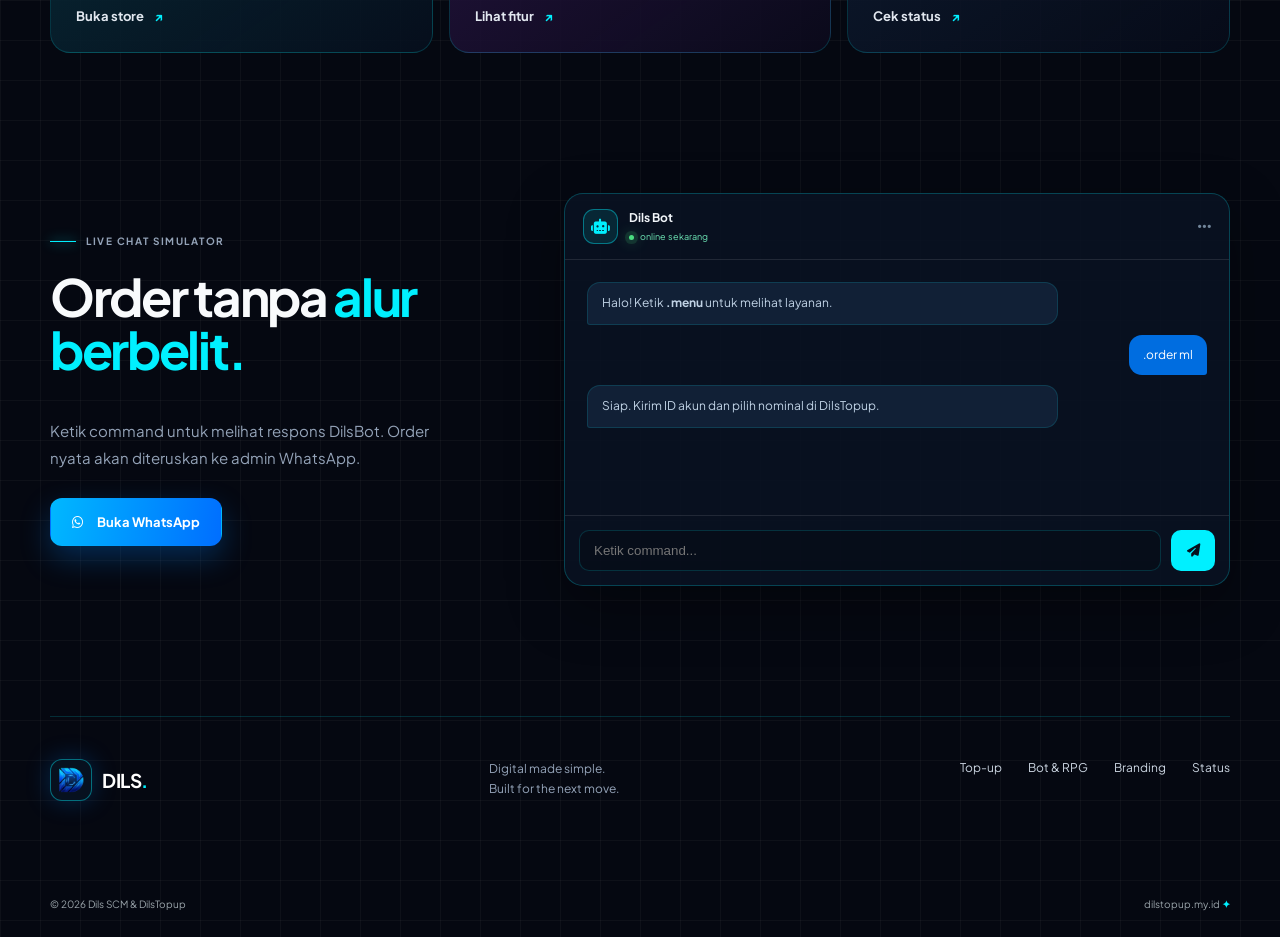
==== commit 5a255c79: "improve SEO assets and WhatsApp checkout" ====
--- a/index.html
+++ b/index.html
@@ -6,17 +6,29 @@
   <meta name="description" content="Dils SCM dan DilsTopup: bot WhatsApp, top-up game otomatis, dan komunitas digital.">
   <meta name="theme-color" content="#050811">
   <title>Dils SCM & DilsTopup | Digital made simple</title>
+  <link rel="canonical" href="https://web.dilstopup.my.id/">
+  <meta property="og:type" content="website">
+  <meta property="og:site_name" content="Dils SCM & DilsTopup">
+  <meta property="og:title" content="Dils SCM & DilsTopup | Digital made simple">
+  <meta property="og:description" content="Top-up game, bot WhatsApp, QRIS, RPG, dan tools komunitas dalam satu ekosistem digital.">
+  <meta property="og:url" content="https://web.dilstopup.my.id/">
+  <meta property="og:image" content="https://web.dilstopup.my.id/dils-logo.png">
+  <meta property="og:image:alt" content="Logo resmi Dils SCM dan DilsTopup">
+  <meta name="twitter:card" content="summary">
+  <meta name="twitter:title" content="Dils SCM & DilsTopup">
+  <meta name="twitter:description" content="Top-up game, bot WhatsApp, QRIS, RPG, dan tools komunitas.">
+  <meta name="twitter:image" content="https://web.dilstopup.my.id/dils-logo.png">
   <link rel="icon" href="/dils-logo.png">
   <link rel="preconnect" href="https://fonts.googleapis.com">
   <link rel="preconnect" href="https://fonts.gstatic.com" crossorigin>
   <link href="https://fonts.googleapis.com/css2?family=Plus+Jakarta+Sans:wght@400;500;600;700;800&display=swap" rel="stylesheet">
   <link rel="stylesheet" href="https://cdnjs.cloudflare.com/ajax/libs/font-awesome/6.4.0/css/all.min.css">
-  <link rel="stylesheet" href="styles.css">
+  <link rel="stylesheet" href="styles.css?v=2">
 </head>
 <body>
   <div class="noise" aria-hidden="true"></div>
   <header class="site-header">
-    <a class="brand" href="index.html" aria-label="Dils beranda"><img src="/dils-logo.png" alt="Logo Dils"><span>DILS<span class="brand-dot">.</span></span></a>
+    <a class="brand" href="index.html" aria-label="Dils beranda"><img src="/dils-logo.webp" alt="Logo Dils"><span>DILS<span class="brand-dot">.</span></span></a>
     <button class="menu-toggle" type="button" aria-label="Buka navigasi" aria-expanded="false"><i class="fa-solid fa-bars"></i></button>
     <nav class="main-nav" aria-label="Navigasi utama"><a href="index.html">Beranda</a><a href="store.html">Top-up</a><a href="bot.html">Bot & RPG</a><a href="branding.html">Branding</a><a href="status.html">Status</a></nav>
     <a class="button button-small button-outline" data-whatsapp href="https://wa.me/62895370022540"><i class="fa-brands fa-whatsapp"></i> Chat admin</a>
@@ -24,13 +36,13 @@
   <main>
     <section class="hero section-shell">
       <div class="hero-copy reveal"><p class="eyebrow"><span class="eyebrow-line"></span>DILS SCM & DILSTOPUP</p><h1>Naik level dengan <em>cara yang lebih simpel.</em></h1><p class="hero-text">Top-up game, bot WhatsApp, dan tools komunitas dalam satu ekosistem digital yang cepat, transparan, dan siap dipakai.</p><div class="hero-actions"><a class="button button-primary" href="store.html">Mulai top-up <span>↗</span></a><a class="text-link" href="bot.html">Jelajahi Dils SCM <span>↗</span></a></div><div class="proof-row"><div><strong>24/7</strong><span>Order masuk</span></div><div><strong>QRIS</strong><span>Pembayaran praktis</span></div><div><strong>Fast</strong><span>Respons admin</span></div></div></div>
-      <div class="hero-art reveal reveal-delay"><div class="hero-console"><div class="console-head"><span class="live-dot"></span>DILSBOT ASSISTANT <b>● ONLINE</b></div><div class="console-main"><div class="console-orb"><img src="/dils-logo.png" alt="DilsBot"><span>READY</span></div><div class="console-copy"><small>COMMAND CENTER</small><strong>Siap bantu<br><em>naik level.</em></strong><p>Order top-up, cek layanan, dan kelola komunitas dari satu bot.</p></div></div><div class="console-grid"><span><i class="fa-solid fa-bolt"></i>Instant</span><span><i class="fa-solid fa-shield"></i>Secure</span><span><i class="fa-solid fa-qrcode"></i>QRIS</span><span><i class="fa-solid fa-headset"></i>Support</span></div></div></div>
+      <div class="hero-art reveal reveal-delay"><div class="hero-console"><div class="console-head"><span class="live-dot"></span>DILSBOT ASSISTANT <b>● ONLINE</b></div><div class="console-main"><div class="console-orb"><img src="/dils-logo.webp" alt="DilsBot"><span>READY</span></div><div class="console-copy"><small>COMMAND CENTER</small><strong>Siap bantu<br><em>naik level.</em></strong><p>Order top-up, cek layanan, dan kelola komunitas dari satu bot.</p></div></div><div class="console-grid"><span><i class="fa-solid fa-bolt"></i>Instant</span><span><i class="fa-solid fa-shield"></i>Secure</span><span><i class="fa-solid fa-qrcode"></i>QRIS</span><span><i class="fa-solid fa-headset"></i>Support</span></div></div></div>
     </section>
     <section class="ticker" aria-label="Keunggulan Dils"><div class="ticker-track"><span>TOP-UP CEPAT</span><i>✦</i><span>HARGA JELAS</span><i>✦</i><span>BOT SIAP 24/7</span><i>✦</i><span>TOP-UP CEPAT</span><i>✦</i><span>HARGA JELAS</span><i>✦</i></div></section>
     <section class="section-shell section-block"><div class="section-heading reveal"><div><p class="eyebrow"><span class="eyebrow-line"></span>EKOSISTEM DILS</p><h2>Satu tempat untuk <em>kebutuhan digitalmu.</em></h2></div><p>Mulai dari top-up otomatis sampai bot komunitas, semuanya dirancang agar jelas sejak klik pertama.</p></div><div class="feature-grid"><article class="feature-card feature-cyan reveal"><div class="card-top"><span>01 / STORE</span><i class="fa-solid fa-gamepad"></i></div><i class="feature-icon fa-solid fa-gem"></i><h3>DilsTopup</h3><p>Free Fire, Mobile Legends, PUBG, Valorant, dan produk digital lain dengan checkout WhatsApp.</p><a class="card-link" href="store.html">Buka store <span>↗</span></a></article><article class="feature-card feature-purple reveal"><div class="card-top"><span>02 / BOT</span><i class="fa-solid fa-robot"></i></div><i class="feature-icon fa-solid fa-wand-magic-sparkles"></i><h3>Dils SCM</h3><p>Automasi WhatsApp, QRIS, downloader, RPG, dan command komunitas dalam satu ekosistem modular.</p><a class="card-link" href="bot.html">Lihat fitur <span>↗</span></a></article><article class="feature-card feature-blue reveal"><div class="card-top"><span>03 / HEALTH</span><i class="fa-solid fa-signal"></i></div><i class="feature-icon fa-solid fa-chart-line"></i><h3>Selalu terpantau</h3><p>Periksa kondisi engine bot, payment gateway, dan hosting dari halaman status publik.</p><a class="card-link" href="status.html">Cek status <span>↗</span></a></article></div></section>
     <section class="section-shell chat-section" data-chat><div class="chat-copy"><p class="eyebrow"><span class="eyebrow-line"></span>LIVE CHAT SIMULATOR</p><h2>Order tanpa <em>alur berbelit.</em></h2><p>Ketik command untuk melihat respons DilsBot. Order nyata akan diteruskan ke admin WhatsApp.</p><a class="button button-primary" data-whatsapp href="https://wa.me/62895370022540"><i class="fa-brands fa-whatsapp"></i> Buka WhatsApp</a></div><div class="chat-window"><div class="chat-head"><span class="avatar"><i class="fa-solid fa-robot"></i></span><div><b>Dils Bot</b><small><span class="live-dot"></span> online sekarang</small></div><i class="fa-solid fa-ellipsis"></i></div><div class="chat-messages"><div class="message bot">Halo! Ketik <strong>.menu</strong> untuk melihat layanan.</div><div class="message user">.order ml</div><div class="message bot">Siap. Kirim ID akun dan pilih nominal di DilsTopup.</div></div><form class="chat-form"><input aria-label="Pesan simulasi" placeholder="Ketik command..."><button aria-label="Kirim pesan"><i class="fa-solid fa-paper-plane"></i></button></form></div></section>
   </main>
-  <footer class="site-footer"><div class="footer-top"><a class="brand" href="index.html"><img src="/dils-logo.png" alt="Logo Dils"><span>DILS<span class="brand-dot">.</span></span></a><p>Digital made simple.<br>Built for the next move.</p><div class="footer-links"><a href="store.html">Top-up</a><a href="bot.html">Bot & RPG</a><a href="branding.html">Branding</a><a href="status.html">Status</a></div></div><div class="footer-bottom"><span>© 2026 Dils SCM & DilsTopup</span><span>dilstopup.my.id <b>✦</b></span></div></footer>
-  <div class="toast" role="status"></div><script src="app.js" defer></script>
+  <footer class="site-footer"><div class="footer-top"><a class="brand" href="index.html"><img src="/dils-logo.webp" alt="Logo Dils"><span>DILS<span class="brand-dot">.</span></span></a><p>Digital made simple.<br>Built for the next move.</p><div class="footer-links"><a href="store.html">Top-up</a><a href="bot.html">Bot & RPG</a><a href="branding.html">Branding</a><a href="status.html">Status</a></div></div><div class="footer-bottom"><span>© 2026 Dils SCM & DilsTopup</span><span>dilstopup.my.id <b>✦</b></span></div></footer>
+  <div class="toast" role="status"></div><script src="app.js?v=2" defer></script>
 </body>
 </html>
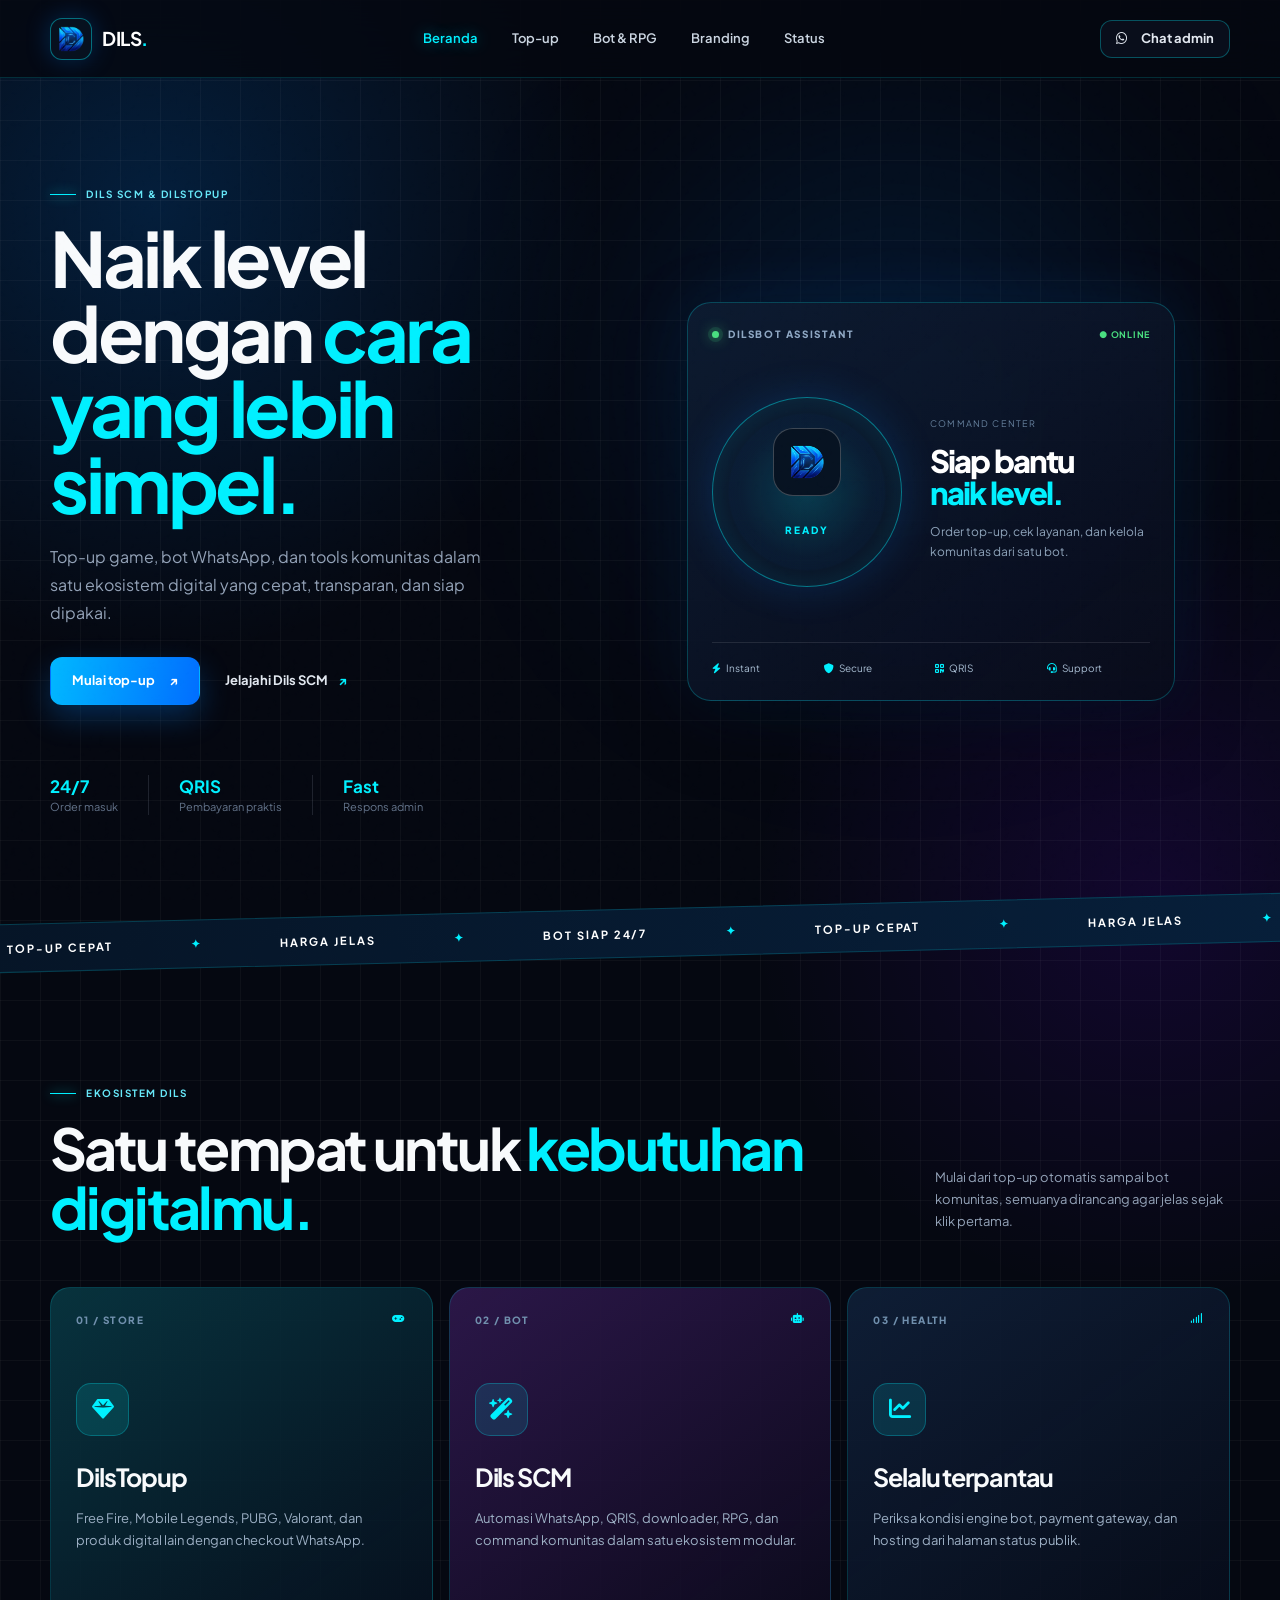
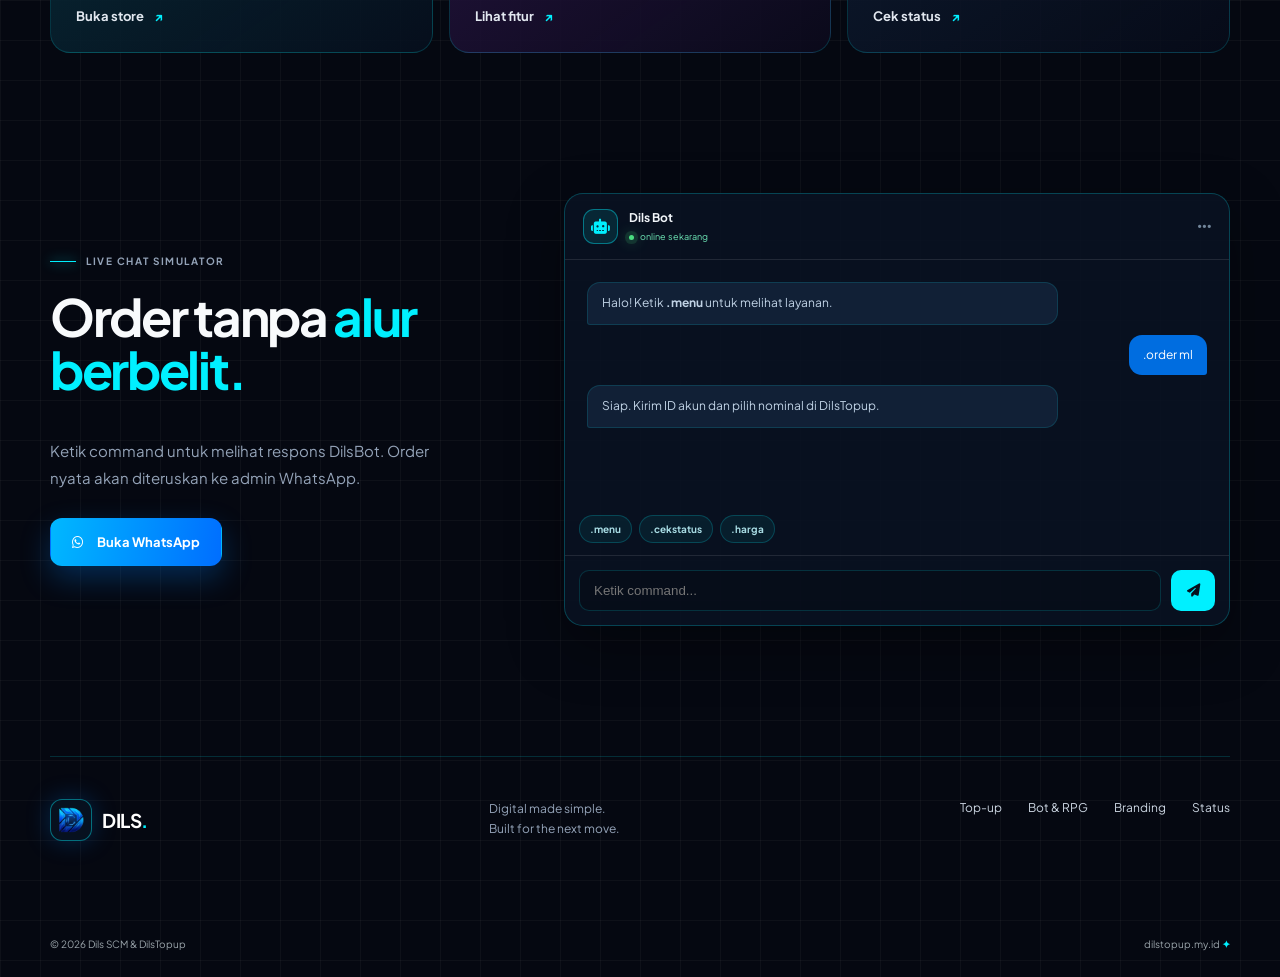
==== commit 5ec023de: "improve chat UX and order references" ====
--- a/index.html
+++ b/index.html
@@ -14,7 +14,7 @@
   <meta property="og:url" content="https://web.dilstopup.my.id/">
   <meta property="og:image" content="https://web.dilstopup.my.id/dils-logo.png">
   <meta property="og:image:alt" content="Logo resmi Dils SCM dan DilsTopup">
-  <meta name="twitter:card" content="summary">
+  <meta name="twitter:card" content="summary_large_image">
   <meta name="twitter:title" content="Dils SCM & DilsTopup">
   <meta name="twitter:description" content="Top-up game, bot WhatsApp, QRIS, RPG, dan tools komunitas.">
   <meta name="twitter:image" content="https://web.dilstopup.my.id/dils-logo.png">
@@ -40,7 +40,7 @@
     </section>
     <section class="ticker" aria-label="Keunggulan Dils"><div class="ticker-track"><span>TOP-UP CEPAT</span><i>✦</i><span>HARGA JELAS</span><i>✦</i><span>BOT SIAP 24/7</span><i>✦</i><span>TOP-UP CEPAT</span><i>✦</i><span>HARGA JELAS</span><i>✦</i></div></section>
     <section class="section-shell section-block"><div class="section-heading reveal"><div><p class="eyebrow"><span class="eyebrow-line"></span>EKOSISTEM DILS</p><h2>Satu tempat untuk <em>kebutuhan digitalmu.</em></h2></div><p>Mulai dari top-up otomatis sampai bot komunitas, semuanya dirancang agar jelas sejak klik pertama.</p></div><div class="feature-grid"><article class="feature-card feature-cyan reveal"><div class="card-top"><span>01 / STORE</span><i class="fa-solid fa-gamepad"></i></div><i class="feature-icon fa-solid fa-gem"></i><h3>DilsTopup</h3><p>Free Fire, Mobile Legends, PUBG, Valorant, dan produk digital lain dengan checkout WhatsApp.</p><a class="card-link" href="store.html">Buka store <span>↗</span></a></article><article class="feature-card feature-purple reveal"><div class="card-top"><span>02 / BOT</span><i class="fa-solid fa-robot"></i></div><i class="feature-icon fa-solid fa-wand-magic-sparkles"></i><h3>Dils SCM</h3><p>Automasi WhatsApp, QRIS, downloader, RPG, dan command komunitas dalam satu ekosistem modular.</p><a class="card-link" href="bot.html">Lihat fitur <span>↗</span></a></article><article class="feature-card feature-blue reveal"><div class="card-top"><span>03 / HEALTH</span><i class="fa-solid fa-signal"></i></div><i class="feature-icon fa-solid fa-chart-line"></i><h3>Selalu terpantau</h3><p>Periksa kondisi engine bot, payment gateway, dan hosting dari halaman status publik.</p><a class="card-link" href="status.html">Cek status <span>↗</span></a></article></div></section>
-    <section class="section-shell chat-section" data-chat><div class="chat-copy"><p class="eyebrow"><span class="eyebrow-line"></span>LIVE CHAT SIMULATOR</p><h2>Order tanpa <em>alur berbelit.</em></h2><p>Ketik command untuk melihat respons DilsBot. Order nyata akan diteruskan ke admin WhatsApp.</p><a class="button button-primary" data-whatsapp href="https://wa.me/62895370022540"><i class="fa-brands fa-whatsapp"></i> Buka WhatsApp</a></div><div class="chat-window"><div class="chat-head"><span class="avatar"><i class="fa-solid fa-robot"></i></span><div><b>Dils Bot</b><small><span class="live-dot"></span> online sekarang</small></div><i class="fa-solid fa-ellipsis"></i></div><div class="chat-messages"><div class="message bot">Halo! Ketik <strong>.menu</strong> untuk melihat layanan.</div><div class="message user">.order ml</div><div class="message bot">Siap. Kirim ID akun dan pilih nominal di DilsTopup.</div></div><form class="chat-form"><input aria-label="Pesan simulasi" placeholder="Ketik command..."><button aria-label="Kirim pesan"><i class="fa-solid fa-paper-plane"></i></button></form></div></section>
+    <section class="section-shell chat-section" data-chat><div class="chat-copy"><p class="eyebrow"><span class="eyebrow-line"></span>LIVE CHAT SIMULATOR</p><h2>Order tanpa <em>alur berbelit.</em></h2><p>Ketik command untuk melihat respons DilsBot. Order nyata akan diteruskan ke admin WhatsApp.</p><a class="button button-primary" data-whatsapp href="https://wa.me/62895370022540"><i class="fa-brands fa-whatsapp"></i> Buka WhatsApp</a></div><div class="chat-window"><div class="chat-head"><span class="avatar"><i class="fa-solid fa-robot"></i></span><div><b>Dils Bot</b><small><span class="live-dot"></span> online sekarang</small></div><i class="fa-solid fa-ellipsis"></i></div><div class="chat-messages"><div class="message bot">Halo! Ketik <strong>.menu</strong> untuk melihat layanan.</div><div class="message user">.order ml</div><div class="message bot">Siap. Kirim ID akun dan pilih nominal di DilsTopup.</div></div><div class="chat-prompts" aria-label="Command cepat"><button type="button" data-chat-prompt=".menu">.menu</button><button type="button" data-chat-prompt=".cekstatus">.cekstatus</button><button type="button" data-chat-prompt=".harga">.harga</button></div><form class="chat-form"><input aria-label="Pesan simulasi" placeholder="Ketik command..."><button aria-label="Kirim pesan"><i class="fa-solid fa-paper-plane"></i></button></form></div></section>
   </main>
   <footer class="site-footer"><div class="footer-top"><a class="brand" href="index.html"><img src="/dils-logo.webp" alt="Logo Dils"><span>DILS<span class="brand-dot">.</span></span></a><p>Digital made simple.<br>Built for the next move.</p><div class="footer-links"><a href="store.html">Top-up</a><a href="bot.html">Bot & RPG</a><a href="branding.html">Branding</a><a href="status.html">Status</a></div></div><div class="footer-bottom"><span>© 2026 Dils SCM & DilsTopup</span><span>dilstopup.my.id <b>✦</b></span></div></footer>
   <div class="toast" role="status"></div><script src="app.js?v=2" defer></script>
--- a/styles.css
+++ b/styles.css
@@ -189,3 +189,7 @@
 .toast { position: fixed; right: 24px; bottom: 24px; z-index: 120; max-width: min(360px, calc(100% - 48px)); padding: 13px 17px; color: #06111f; border-radius: 10px; background: var(--cyan); box-shadow: 0 12px 30px rgba(0,0,0,.35); font-size: 12px; font-weight: 700; opacity: 0; transform: translateY(15px); pointer-events: none; transition: opacity .25s ease, transform .25s ease; }.toast.show { opacity: 1; transform: translateY(0); }
 @keyframes scan { 55%,100% { transform: translateX(100%); } } @keyframes float { 50% { transform: translateY(-8px); } }
 @media (max-width: 800px) { .hero-console { margin-top: 40px; }.console-main { min-height: 250px; gap: 15px; }.console-orb { width: 135px; height: 135px; flex-basis: 135px; }.console-orb img { width: 52px; height: 52px; }.console-copy strong { font-size: 24px; }.console-grid { grid-template-columns: repeat(2,1fr); row-gap: 13px; }.feature-grid, .store-grid, .status-grid, .brand-gallery, .rpg-layout, .palette, .chat-section { grid-template-columns: 1fr; }.section-block, .chat-section { padding-top: 90px; }.portal-hero { display: block; }.portal-hero > p { margin-top: 23px; }.portal-page { padding-top: 48px; }.store-toolbar { align-items: flex-start; flex-direction: column; gap: 17px; }.store-tabs { width: 100%; }.store-tab { flex: 1; }.store-card-bottom { align-items: flex-start; flex-direction: column; }.store-card-bottom .button { width: 100%; }.rpg-layout h2 { font-size: 40px; }.leader-head, .leader-row { grid-template-columns: 38px 1fr 58px 52px; gap: 8px; padding-inline: 13px; }.leader-row { font-size: 10px; }.brand-gallery { margin-top: 40px; }.swatches { grid-template-columns: repeat(2,1fr); }.swatches i { height: 70px; }.status-row { grid-template-columns: 42px 1fr; }.status-pill { grid-column: 2; }.chat-section { gap: 35px; }.chat-copy h2 { font-size: 42px; } }
+
+.chat-prompts { display: flex; flex-wrap: wrap; gap: 7px; padding: 0 14px 12px; }
+.chat-prompts button { padding: 7px 10px; color: #a8dce4; border: 1px solid rgba(0,240,255,.2); border-radius: 999px; background: rgba(0,240,255,.06); font: 700 10px var(--body); cursor: pointer; }
+.chat-prompts button:hover { color: #06101e; background: var(--cyan); }
